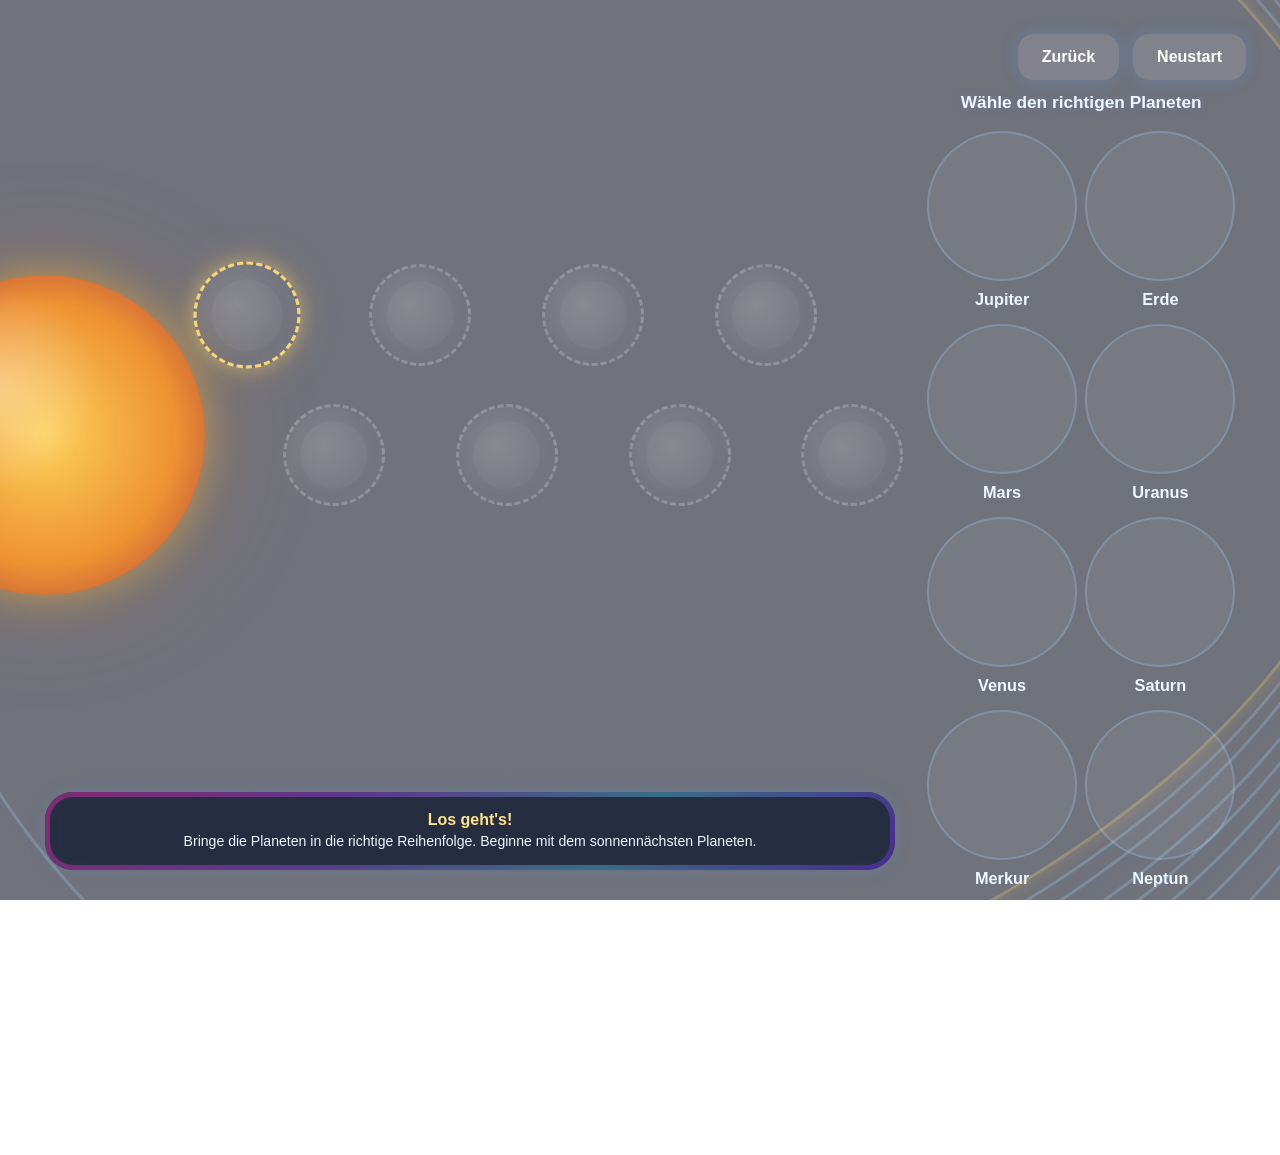
==== modus-order.html @ 6d461196 "script v1" ====
<!DOCTYPE html>
<html lang="de">
<head>
  <meta charset="UTF-8" />
  <meta name="viewport" content="width=device-width, initial-scale=1.0, maximum-scale=1.0, user-scalable=no" />
  <title>Planeten Expedition – Reihenfolge</title>
  <link rel="stylesheet" href="css/style.css" />
</head>
<body>
  <div class="app">
    <section class="screen active game-screen">
      <div class="game-controls">
        <button class="control-btn" onclick="location.href='index.html'">Zurück</button>
        <button id="resetBtn" class="control-btn">Neustart</button>
      </div>

      <div class="game-layout">
        <div class="solar-panel" id="solarPanel">
          <div class="sun-wrap" id="sunWrap">
            <img src="bilder/sonne.png" alt="Sonne" onerror="this.style.display='none'; this.nextElementSibling.style.display='block';" />
            <div class="sun-fallback" style="display:none;"></div>
          </div>

          <div class="orbit-area">
            <div class="orbit-rings" id="orbitRings">
              <div class="orbit-ring ring-1"></div>
              <div class="orbit-ring ring-2"></div>
              <div class="orbit-ring ring-3"></div>
              <div class="orbit-ring ring-4"></div>
              <div class="orbit-ring ring-5"></div>
              <div class="orbit-ring ring-6"></div>
              <div class="orbit-ring ring-7"></div>
              <div class="orbit-ring ring-8"></div>
            </div>
            <div id="slots" class="slots"></div>
          </div>
        </div>

        <div class="selection-panel">
          <div id="selectionTitle" class="selection-title"></div>
          <div id="planetList" class="planet-list"></div>
        </div>
      </div>

      <div class="info-panel-wrap">
        <div class="info-panel panel">
          <div id="infoTitle" class="info-title"></div>
          <div id="infoText" class="info-text"></div>
        </div>
      </div>
    </section>

    <div id="endOverlay" class="end-overlay">
      <div class="end-box panel">
        <h2>Geschafft!</h2>
        <p id="endText"></p>

        <div class="memory-box" id="memoryBox">
          <div class="memory-label">Merkspruch für die Planeten:</div>
          <div id="memoryPhrase" class="memory-phrase"></div>
        </div>

        <div class="end-actions">
          <button id="restartBtn" class="main-btn">Nochmal spielen</button>
          <button class="main-btn" onclick="location.href='index.html'">Zur Modus-Auswahl</button>
        </div>
      </div>
    </div>
  </div>

  <script src="js/planet-data.js"></script>
  <script src="js/game-common.js"></script>
  <script>
    initGame("order");
  </script>
</body>
</html>
---- css/style.css ----
* {
  box-sizing: border-box;
  -webkit-tap-highlight-color: transparent;
  touch-action: manipulation;
}

html,
body {
  margin: 0;
  width: 100%;
  height: 100%;
  overflow: hidden;
  font-family: Arial, sans-serif;
  color: white;
  background:
    linear-gradient(rgba(6, 10, 28, 0.35), rgba(6, 10, 28, 0.35)),
    url("../bilder/hintergrund.png") center center / cover no-repeat fixed;
}

body {
  display: flex;
  justify-content: center;
  align-items: center;
  padding: 16px;
}

.app {
  width: 100%;
  height: 100%;
  max-width: 1880px;
  max-height: 1040px;
  position: relative;
}

.screen {
  display: none;
  width: 100%;
  height: 100%;
}

.screen.active {
  display: flex;
  flex-direction: column;
}

.panel {
  position: relative;
  isolation: isolate;
  background: rgba(11, 18, 42, 0.72);
  border-radius: 28px;
  box-shadow:
    0 0 18px rgba(80, 160, 255, 0.16),
    inset 0 0 18px rgba(255, 255, 255, 0.04);
  backdrop-filter: blur(8px);
  overflow: hidden;
}

.panel::before {
  content: "";
  position: absolute;
  inset: 0;
  border-radius: inherit;
  padding: 5px;
  background: linear-gradient(
    135deg,
    rgba(255, 40, 180, 0.82),
    rgba(180, 70, 255, 0.76),
    rgba(90, 220, 255, 0.72),
    rgba(120, 40, 255, 0.84)
  );
  -webkit-mask:
    linear-gradient(#000 0 0) content-box,
    linear-gradient(#000 0 0);
  -webkit-mask-composite: xor;
  mask-composite: exclude;
  opacity: 0.5;
  pointer-events: none;
}

/* START / MODUS */

.title-screen,
.mode-screen {
  justify-content: center;
  align-items: center;
  text-align: center;
  gap: 28px;
  padding: 40px;
}

.title-box,
.mode-box {
  width: min(1100px, 94%);
  padding: 42px 34px 34px;
  display: flex;
  flex-direction: column;
  align-items: center;
  gap: 24px;
}

.title-logo-wrap {
  width: 100%;
  display: flex;
  justify-content: center;
  align-items: center;
  min-height: 260px;
}

.title-logo {
  max-width: min(760px, 90%);
  max-height: 900px;
  width: auto;
  height: auto;
  object-fit: contain;
  display: block;
  filter: drop-shadow(0 0 18px rgba(120, 180, 255, 0.22));
}

.logo-placeholder {
  width: 220px;
  height: 220px;
  margin: 0 auto;
  border-radius: 50%;
  background:
    radial-gradient(circle at 35% 35%, rgba(255, 255, 255, 0.35), transparent 35%),
    radial-gradient(circle, rgba(255, 198, 71, 0.95), rgba(255, 130, 30, 0.8) 58%, rgba(255, 95, 20, 0.55) 78%, rgba(255, 95, 20, 0) 100%);
  box-shadow:
    0 0 30px rgba(255, 180, 60, 0.45),
    0 0 90px rgba(255, 130, 30, 0.25);
  display: flex;
  align-items: center;
  justify-content: center;
}

.title-text-box {
  width: min(760px, 90%);
  min-height: 86px;
  padding: 14px 22px;
  display: flex;
  align-items: center;
  justify-content: center;
  text-align: center;
}

.title-text {
  margin: 0;
  font-size: clamp(1rem, 1.25vw, 1.15rem);
  line-height: 1.45;
  color: #eef6ff;
}

.title-start-btn {
  margin-top: 0;
  min-width: 220px;
}

.mode-title {
  margin: 0;
  font-size: clamp(2rem, 3vw, 3rem);
}

.mode-subtitle {
  margin: 0;
  color: #e8f2ff;
  font-size: 1.1rem;
}

.mode-grid {
  width: 100%;
  display: grid;
  grid-template-columns: repeat(2, minmax(260px, 1fr));
  gap: 24px;
  margin-top: 10px;
}

.mode-card {
  position: relative;
  border: none;
  border-radius: 26px;
  padding: 24px 22px;
  min-height: 180px;
  text-align: left;
  color: white;
  cursor: pointer;
  background: rgba(255, 255, 255, 0.08);
  box-shadow:
    0 0 18px rgba(80, 160, 255, 0.12),
    inset 0 0 18px rgba(255, 255, 255, 0.03);
  transition: transform 0.18s ease, box-shadow 0.18s ease, border-color 0.18s ease;
  overflow: hidden;
}

.mode-card:hover {
  transform: translateY(-4px) scale(1.01);
  box-shadow:
    0 0 24px rgba(120, 180, 255, 0.18),
    inset 0 0 18px rgba(255, 255, 255, 0.05);
}

.mode-card.disabled {
  opacity: 0.55;
  cursor: default;
}

.mode-card::before {
  content: "";
  position: absolute;
  inset: 0;
  border-radius: inherit;
  padding: 4px;
  background: linear-gradient(
    135deg,
    rgba(255, 40, 180, 0.72),
    rgba(180, 70, 255, 0.68),
    rgba(90, 220, 255, 0.62),
    rgba(120, 40, 255, 0.74)
  );
  -webkit-mask:
    linear-gradient(#000 0 0) content-box,
    linear-gradient(#000 0 0);
  -webkit-mask-composite: xor;
  mask-composite: exclude;
  opacity: 0.35;
  pointer-events: none;
}

.mode-card-title {
  position: relative;
  margin: 0 0 10px;
  font-size: 1.45rem;
  font-weight: bold;
  color: #ffe48e;
}

.mode-card-text {
  position: relative;
  margin: 0;
  color: #eef6ff;
  line-height: 1.45;
  font-size: 1rem;
}

.main-btn {
  margin-top: 28px;
  border: none;
  border-radius: 18px;
  padding: 18px 34px;
  font-size: clamp(1.2rem, 1.8vw, 1.6rem);
  font-weight: bold;
  color: white;
  background: linear-gradient(135deg, #4da8ff, #7a6dff);
  cursor: pointer;
  box-shadow: 0 0 18px rgba(90, 160, 255, 0.35);
  transition: transform 0.18s ease, box-shadow 0.18s ease;
}

.main-btn:hover {
  transform: scale(1.03);
  box-shadow: 0 0 26px rgba(90, 160, 255, 0.55);
}

/* SPIEL */

.game-screen {
  padding: 14px;
  gap: 10px;
}

.game-controls {
  display: flex;
  justify-content: flex-end;
  align-items: center;
  gap: 14px;
  width: 100%;
  padding: 4px 4px 0;
}

.control-btn {
  border: none;
  border-radius: 16px;
  padding: 14px 24px;
  font-size: 1rem;
  font-weight: bold;
  color: white;
  background: rgba(255, 255, 255, 0.12);
  cursor: pointer;
  box-shadow: 0 0 16px rgba(90, 160, 255, 0.28);
  transition: transform 0.18s ease, box-shadow 0.18s ease;
}

.control-btn:hover {
  transform: scale(1.04);
  box-shadow: 0 0 24px rgba(90, 160, 255, 0.42);
}

.game-layout {
  flex: 1;
  display: grid;
  grid-template-columns: minmax(0, 3fr) minmax(340px, 0.95fr);
  gap: 18px;
  min-height: 0;
  align-items: center;
}

.quiz-layout-only {
  grid-template-columns: minmax(0, 1fr) minmax(340px, 0.95fr);
}

.solar-panel {
  position: relative;
  min-height: 520px;
  overflow: visible;
  border-radius: 0;
  box-shadow: none;
}

.solar-panel::before {
  display: none;
}

.sun-wrap {
  position: absolute;
  left: -650px;
  top: 50%;
  transform: translateY(-50%);
  width: 900px;
  height: 900px;
  pointer-events: none;
  z-index: 1;
}

.sun-wrap img,
.sun-fallback {
  width: 100%;
  height: 100%;
  object-fit: cover;
  border-radius: 50%;
}

.sun-fallback {
  background:
    radial-gradient(circle at 35% 35%, rgba(255, 255, 255, 0.35), transparent 35%),
    radial-gradient(circle, rgba(255, 210, 90, 0.98), rgba(255, 150, 40, 0.88) 58%, rgba(255, 95, 20, 0.65) 78%, rgba(255, 95, 20, 0) 100%);
  box-shadow:
    0 0 40px rgba(255, 186, 54, 0.5),
    0 0 120px rgba(255, 140, 40, 0.22);
}

.orbit-area {
  position: relative;
  width: 100%;
  height: 100%;
  min-height: 420px;
  margin-left: 150px;
  z-index: 2;
}

.orbit-rings {
  position: absolute;
  inset: 0;
  pointer-events: none;
  z-index: 1;
}

.orbit-ring {
  position: absolute;
  top: 50%;
  transform: translateY(-50%);
  height: 1600px;
  border-radius: 50%;
  border: 3px solid rgba(170, 220, 255, 0.24);
  box-shadow: 0 0 10px rgba(120, 180, 255, 0.05);
  pointer-events: none;
}

.ring-1 { width: 3000px; left: -201%; }
.ring-2 { width: 2800px; left: -177%; }
.ring-3 { width: 2600px; left: -153%; }
.ring-4 { width: 2400px; left: -128%; }
.ring-5 { width: 2200px; left: -104%; }
.ring-6 { width: 2000px; left: -80%; }
.ring-7 { width: 1800px; left: -56%; }
.ring-8 { width: 1600px; left: -31%; }

.orbit-ring.active-ring {
  border-color: rgba(255, 220, 120, 0.28);
  box-shadow:
    0 0 18px rgba(255, 220, 120, 0.12),
    0 0 34px rgba(255, 190, 80, 0.08);
}

.slots {
  width: 100%;
  height: 260px;
  position: absolute;
  left: 0;
  top: 50%;
  transform: translateY(-50%);
  z-index: 2;
}

.planet-slot {
  width: 185px;
  height: 185px;
  border-radius: 50%;
  position: absolute;
  display: flex;
  align-items: center;
  justify-content: center;
  background: radial-gradient(circle at 40% 40%, rgba(255, 255, 255, 0.14), rgba(255, 255, 255, 0.03) 58%, rgba(255, 255, 255, 0.01) 100%);
  border: 3px dashed rgba(255, 255, 255, 0.2);
  transition: 0.25s ease;
  overflow: hidden;
}

.planet-slot.active-slot {
  border-color: rgba(255, 220, 120, 0.95);
  box-shadow:
    0 0 16px rgba(255, 220, 120, 0.38),
    0 0 36px rgba(255, 190, 80, 0.28);
  transform: translate(-50%, -50%) scale(1.05) !important;
}

.planet-slot.correct-slot {
  border-style: solid;
  border-color: rgba(150, 255, 190, 0.9);
  box-shadow:
    0 0 18px rgba(120, 255, 180, 0.28),
    inset 0 0 16px rgba(255, 255, 255, 0.08);
}

.slot-placeholder {
  width: 70%;
  height: 70%;
  border-radius: 50%;
  background: rgba(255, 255, 255, 0.08);
  filter: grayscale(1);
  opacity: 0.5;
}

.slot-planet-image {
  width: 100%;
  height: 100%;
  object-fit: contain;
  border-radius: 50%;
  pointer-events: none;
  transform: scale(1);
}

.slot-planet-image.pop-in {
  animation: popInImage 0.88s ease;
}

@keyframes popInImage {
  from {
    transform: scale(0.55);
    opacity: 0;
  }
  to {
    transform: scale(1);
    opacity: 1;
  }
}

.selection-panel {
  padding: 22px 18px;
  display: flex;
  flex-direction: column;
  gap: 18px;
  min-height: 0;
  align-self: center;
  justify-self: center;
  width: 100%;
  max-width: 390px;
  height: fit-content;
  max-height: 620px;
  margin-top: -110px;
  background: transparent;
  box-shadow: none;
  border: none;
}

.selection-title {
  font-size: clamp(1.05rem, 1.35vw, 1.3rem);
  font-weight: bold;
  text-align: center;
  color: #eef6ff;
  text-shadow: 0 0 10px rgba(120, 180, 255, 0.18);
}

.planet-list {
  display: grid;
  grid-template-columns: repeat(2, minmax(120px, 1fr));
  gap: 15px;
  justify-items: center;
  align-content: start;
}

.planet-card {
  width: 150px;
  display: flex;
  flex-direction: column;
  align-items: center;
  justify-content: flex-start;
  gap: 10px;
  background: transparent;
  border: none;
  box-shadow: none;
  padding: 0;
  cursor: pointer;
  user-select: none;
  text-align: center;
}

.planet-button {
  width: 150px;
  height: 150px;
  border-radius: 50%;
  border: 2px solid rgba(150, 200, 255, 0.28);
  background: rgba(255, 255, 255, 0.06);
  display: flex;
  align-items: center;
  justify-content: center;
  transition: transform 0.18s ease, box-shadow 0.18s ease, border-color 0.18s ease;
}

.planet-card:hover .planet-button {
  transform: scale(1.05);
  border-color: rgba(255, 230, 150, 0.8);
  box-shadow: 0 0 16px rgba(255, 220, 120, 0.22);
}

.planet-card.disabled {
  opacity: 0.3;
  cursor: default;
}

.planet-card.wrong .planet-button {
  animation: wrongShake 0.35s ease;
  border-color: rgba(255, 110, 110, 0.9);
  box-shadow: 0 0 14px rgba(255, 90, 90, 0.22);
}

.planet-name {
  font-size: 1.02rem;
  font-weight: bold;
  line-height: 1.1;
  color: #eef6ff;
  pointer-events: none;
}

.planet-thumb {
  width: 130px;
  height: 130px;
  object-fit: contain;
  border-radius: 50%;
  pointer-events: none;
}

.info-panel-wrap {
  display: flex;
  justify-content: center;
  align-items: center;
  width: 100%;
  padding-top: 2px;
}

.info-panel {
  width: min(850px, 72%);
  min-height: 78px;
  padding: 10px 18px;
  display: flex;
  flex-direction: column;
  justify-content: center;
  gap: 4px;
  text-align: center;
  margin-left: -340px;
}

.info-title {
  font-size: clamp(1rem, 1.2vw, 1.5rem);
  font-weight: bold;
  color: #ffe48e;
}

.info-text {
  font-size: clamp(0.88rem, 1vw, 1.3rem);
  line-height: 1.25;
  color: #eef6ff;
}

/* QUIZ */

.quiz-question-box {
  width: min(900px, 74%);
  min-height: 110px;
  padding: 16px 22px;
  text-align: center;
  margin: 0 auto 8px;
}

.quiz-question-label {
  font-size: 1rem;
  font-weight: bold;
  color: #ffe48e;
  margin-bottom: 8px;
}

.quiz-question-text {
  font-size: 1.2rem;
  line-height: 1.4;
  color: #eef6ff;
}

/* ENDSCREEN */

.end-overlay {
  position: absolute;
  inset: 0;
  background: rgba(4, 10, 25, 0);
  display: none;
  justify-content: center;
  align-items: center;
  padding: 20px;
  z-index: 20;
}

.end-overlay.active {
  display: flex;
}

.end-box {
  width: min(760px, 95%);
  text-align: center;
  padding: 42px 32px;
}

.end-box h2 {
  margin: 0 0 16px;
  font-size: clamp(2rem, 3vw, 3rem);
}

.end-box p {
  margin: 0 0 24px;
  font-size: clamp(1.1rem, 1.5vw, 1.35rem);
  color: #e7f2ff;
}

.memory-box {
  margin: 0 0 24px;
  padding: 14px 18px;
  border-radius: 18px;
  background: rgba(255, 255, 255, 0.06);
  box-shadow: inset 0 0 10px rgba(255, 255, 255, 0.03);
}

.memory-label {
  font-size: 1rem;
  font-weight: bold;
  color: #ffe48e;
  margin-bottom: 8px;
}

.memory-phrase {
  font-size: 1.08rem;
  line-height: 1.5;
  color: #eef6ff;
}

.memory-word {
  display: inline-block;
  margin-right: 0.18em;
}

.memory-initial {
  font-size: 1.45em;
  font-weight: 900;
  color: #ffe48e;
  text-shadow: 0 0 10px rgba(255, 228, 142, 0.18);
}

.end-actions {
  display: flex;
  gap: 16px;
  justify-content: center;
  flex-wrap: wrap;
}

/* ANIMATIONEN */

@keyframes wrongShake {
  0% { transform: translateX(0); }
  25% { transform: translateX(-7px); }
  50% { transform: translateX(7px); }
  75% { transform: translateX(-5px); }
  100% { transform: translateX(0); }
}

/* RESPONSIVE */

@media (max-width: 1450px) {
  .game-layout {
    grid-template-columns: minmax(0, 2.1fr) minmax(250px, 0.82fr);
  }

  .planet-slot {
    width: 102px;
    height: 102px;
  }

  .orbit-area {
    min-height: 360px;
    margin-left: 105px;
  }

  .sun-wrap {
    width: 320px;
    height: 320px;
    left: -145px;
  }
}

@media (max-width: 1180px) {
  .mode-grid {
    grid-template-columns: 1fr;
  }

  .game-layout {
    grid-template-columns: 1fr;
  }

  .selection-panel {
    max-width: 560px;
    max-height: none;
    margin-top: 0;
  }

  .planet-list {
    grid-template-columns: repeat(4, minmax(92px, 1fr));
  }

  .orbit-area {
    min-height: 300px;
    margin-left: 90px;
  }

  .info-panel,
  .quiz-question-box {
    width: min(760px, 92%);
    margin-left: 0;
  }
}

@media (max-width: 900px) {
  body {
    padding: 10px;
  }

  .planet-slot {
    width: 84px;
    height: 84px;
  }

  .sun-wrap {
    width: 220px;
    height: 220px;
    left: -90px;
  }

  .orbit-area {
    min-height: 230px;
    margin-left: 60px;
  }

  .planet-list {
    grid-template-columns: repeat(2, minmax(92px, 1fr));
  }

  .selection-panel {
    max-width: 320px;
  }

  .planet-card {
    width: 108px;
  }

  .planet-button {
    width: 108px;
    height: 108px;
  }

  .planet-thumb {
    width: 48px;
    height: 48px;
  }

  .planet-name {
    font-size: 0.82rem;
  }

  .info-panel,
  .quiz-question-box {
    width: 94%;
  }
}
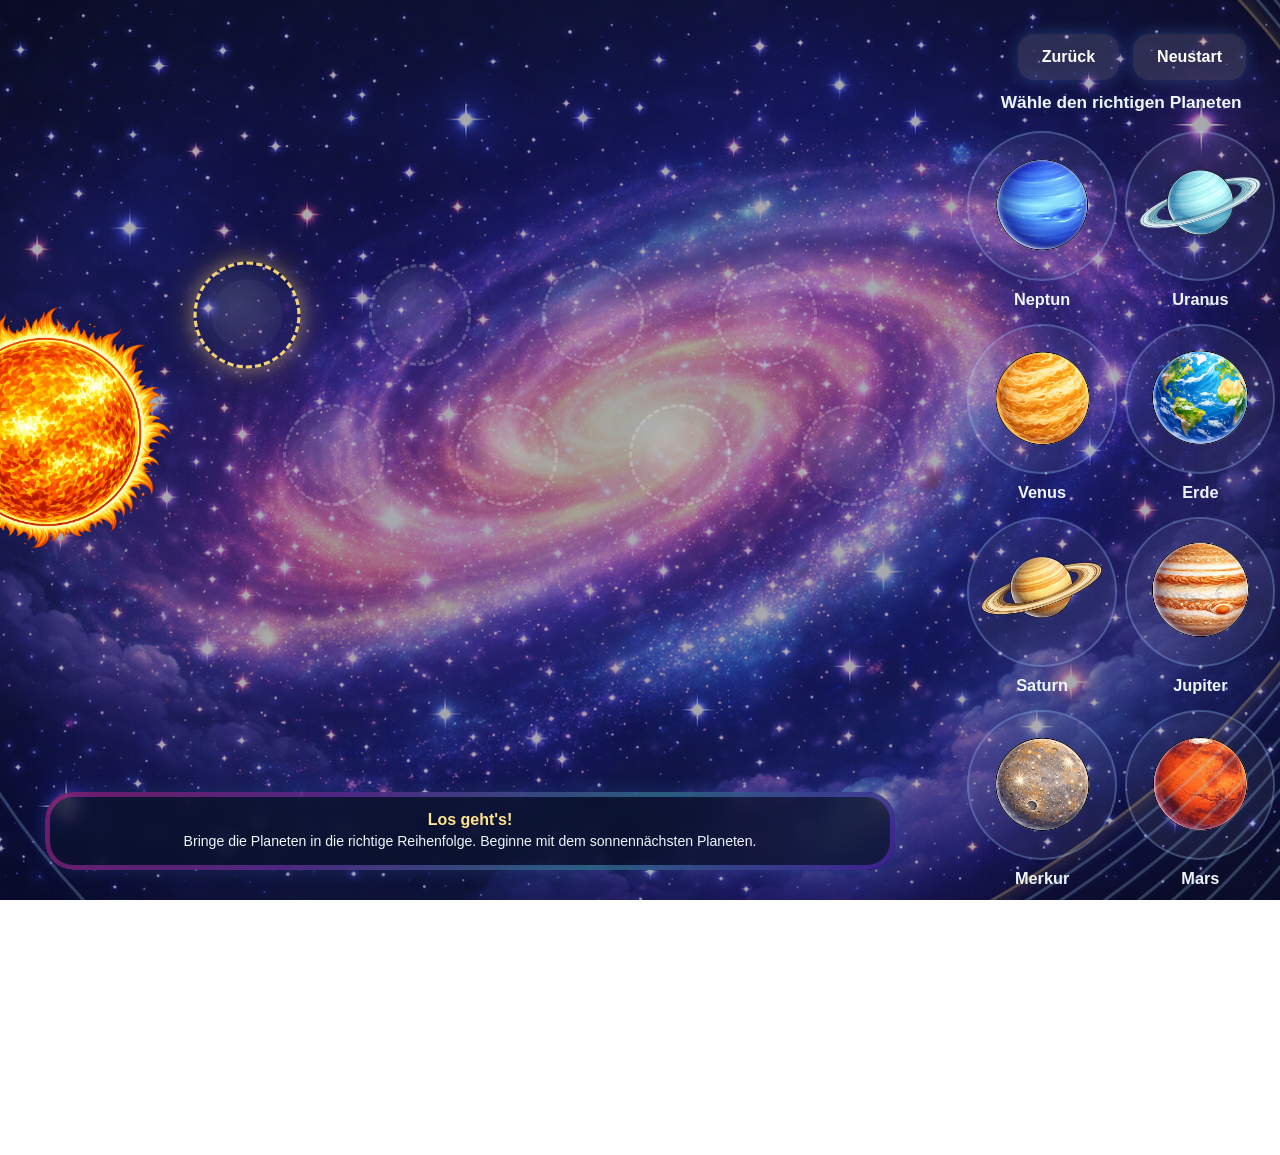
==== commit dd51759e: "update Texte und Zurück Button" ====
--- a/modus-order.html
+++ b/modus-order.html
@@ -10,7 +10,7 @@
   <div class="app">
     <section class="screen active game-screen">
       <div class="game-controls">
-        <button class="control-btn" onclick="location.href='index.html'">Zurück</button>
+        <button id="backButton" class="control-btn">Zurück</button>
         <button id="resetBtn" class="control-btn">Neustart</button>
       </div>
 
@@ -70,6 +70,20 @@
 
   <script src="js/planet-data.js"></script>
   <script src="js/game-common.js"></script>
+<script>
+  const backButton = document.getElementById("backButton");
+  const urlParams = new URLSearchParams(window.location.search);
+
+  if (backButton) {
+    backButton.addEventListener("click", () => {
+      if (urlParams.get("back") === "mode") {
+        location.href = "index.html?screen=mode";
+      } else {
+        location.href = "index.html";
+      }
+    });
+  }
+</script>
   <script>
     initGame("order");
   </script>
--- a/css/style.css
+++ b/css/style.css
@@ -451,6 +451,10 @@
   animation: popInImage 0.88s ease;
 }
 
+.slot-planet-image.pop-in-size {
+  animation: popInSize 0.88s ease;
+}
+
 @keyframes popInImage {
   from {
     transform: scale(0.55);
@@ -458,6 +462,15 @@
   }
   to {
     transform: scale(1);
+    opacity: 1;
+  }
+}
+
+@keyframes popInSize {
+  from {
+    opacity: 0;
+  }
+  to {
     opacity: 1;
   }
 }
@@ -475,6 +488,7 @@
   height: fit-content;
   max-height: 620px;
   margin-top: -110px;
+  margin-left: 80px;
   background: transparent;
   box-shadow: none;
   border: none;
@@ -612,6 +626,292 @@
   color: #eef6ff;
 }
 
+.quiz-planet-prompt {
+  width: min(760px, 74%);
+  min-height: 110px;
+  padding: 16px 22px;
+  margin: 0 auto 10px;
+  display: flex;
+  align-items: center;
+  justify-content: center;
+  text-align: center;
+}
+
+.quiz-planet-prompt-inner {
+  display: flex;
+  align-items: center;
+  justify-content: center;
+  gap: 18px;
+}
+
+.quiz-planet-prompt-image {
+  width: 74px;
+  height: 74px;
+  object-fit: contain;
+  border-radius: 50%;
+}
+
+.quiz-planet-prompt-name {
+  font-size: 1.7rem;
+  font-weight: bold;
+  color: #ffe48e;
+}
+
+.quiz-answer-wrap {
+  width: 100%;
+  display: flex;
+  justify-content: center;
+  align-items: flex-start;
+  padding-top: 8px;
+}
+
+.quiz-answer-grid {
+  width: min(980px, 86%);
+  display: grid;
+  grid-template-columns: repeat(2, minmax(260px, 1fr));
+  gap: 18px;
+}
+
+.quiz-answer-card {
+  border: none;
+  border-radius: 22px;
+  padding: 18px 20px;
+  min-height: 92px;
+  background: rgba(255, 255, 255, 0.08);
+  color: white;
+  cursor: pointer;
+  text-align: left;
+  box-shadow:
+    0 0 18px rgba(80, 160, 255, 0.12),
+    inset 0 0 18px rgba(255, 255, 255, 0.03);
+  transition: transform 0.18s ease, box-shadow 0.18s ease, border-color 0.18s ease;
+  position: relative;
+  overflow: hidden;
+}
+
+.quiz-answer-card:hover {
+  transform: translateY(-3px);
+  box-shadow:
+    0 0 22px rgba(120, 180, 255, 0.18),
+    inset 0 0 18px rgba(255, 255, 255, 0.05);
+}
+
+.quiz-answer-card::before {
+  content: "";
+  position: absolute;
+  inset: 0;
+  border-radius: inherit;
+  padding: 4px;
+  background: linear-gradient(
+    135deg,
+    rgba(255, 40, 180, 0.6),
+    rgba(180, 70, 255, 0.56),
+    rgba(90, 220, 255, 0.52),
+    rgba(120, 40, 255, 0.64)
+  );
+  -webkit-mask:
+    linear-gradient(#000 0 0) content-box,
+    linear-gradient(#000 0 0);
+  -webkit-mask-composite: xor;
+  mask-composite: exclude;
+  opacity: 0.28;
+  pointer-events: none;
+}
+
+.quiz-answer-card.wrong {
+  animation: wrongShake 0.35s ease;
+  box-shadow:
+    0 0 18px rgba(255, 90, 90, 0.28),
+    inset 0 0 18px rgba(255, 255, 255, 0.03);
+}
+
+.quiz-answer-card.disabled {
+  opacity: 0.35;
+  cursor: default;
+}
+
+.quiz-planet-answer {
+  display: flex;
+  align-items: center;
+  gap: 16px;
+}
+
+.quiz-planet-answer-image {
+  width: 56px;
+  height: 56px;
+  object-fit: contain;
+  border-radius: 50%;
+  flex-shrink: 0;
+}
+
+.quiz-planet-answer-name {
+  font-size: 1.2rem;
+  font-weight: bold;
+  color: #eef6ff;
+}
+
+.quiz-fact-answer-text {
+  font-size: 1.08rem;
+  line-height: 1.45;
+  color: #eef6ff;
+}
+
+.quiz-level-select {
+  width: min(980px, 88%);
+  margin: 18px auto 14px;
+  padding: 26px 24px 28px;
+  text-align: center;
+}
+
+.quiz-level-title {
+  margin: 0 0 10px;
+  font-size: clamp(1.8rem, 2.4vw, 2.5rem);
+  color: #ffe48e;
+}
+
+.quiz-level-subtitle {
+  margin: 0 0 24px;
+  color: #eef6ff;
+  line-height: 1.45;
+  font-size: 1.05rem;
+}
+
+.quiz-level-grid {
+  display: grid;
+  grid-template-columns: repeat(2, minmax(260px, 1fr));
+  gap: 20px;
+}
+
+.quiz-level-card {
+  border: none;
+  border-radius: 24px;
+  padding: 24px 22px;
+  min-height: 160px;
+  text-align: left;
+  color: white;
+  cursor: pointer;
+  background: rgba(255, 255, 255, 0.08);
+  box-shadow:
+    0 0 18px rgba(80, 160, 255, 0.12),
+    inset 0 0 18px rgba(255, 255, 255, 0.03);
+  transition: transform 0.18s ease, box-shadow 0.18s ease;
+  position: relative;
+  overflow: hidden;
+}
+
+.quiz-level-card:hover {
+  transform: translateY(-4px);
+  box-shadow:
+    0 0 24px rgba(120, 180, 255, 0.18),
+    inset 0 0 18px rgba(255, 255, 255, 0.05);
+}
+
+.quiz-level-card::before {
+  content: "";
+  position: absolute;
+  inset: 0;
+  border-radius: inherit;
+  padding: 4px;
+  background: linear-gradient(
+    135deg,
+    rgba(255, 40, 180, 0.72),
+    rgba(180, 70, 255, 0.68),
+    rgba(90, 220, 255, 0.62),
+    rgba(120, 40, 255, 0.74)
+  );
+  -webkit-mask:
+    linear-gradient(#000 0 0) content-box,
+    linear-gradient(#000 0 0);
+  -webkit-mask-composite: xor;
+  mask-composite: exclude;
+  opacity: 0.35;
+  pointer-events: none;
+}
+
+.quiz-level-card-title {
+  position: relative;
+  margin: 0 0 10px;
+  font-size: 1.4rem;
+  font-weight: bold;
+  color: #ffe48e;
+}
+
+.quiz-level-card-text {
+  position: relative;
+  margin: 0;
+  line-height: 1.45;
+  color: #eef6ff;
+  font-size: 1rem;
+}
+
+.quiz-feedback {
+  min-height: 32px;
+  margin: 4px 0 10px;
+  text-align: center;
+  font-size: 1.05rem;
+  font-weight: bold;
+  color: #ffe48e;
+}
+
+.quiz-status-bar {
+  width: min(980px, 86%);
+  margin: 0 auto 12px;
+  padding: 16px 18px;
+}
+
+.quiz-status-top {
+  display: flex;
+  justify-content: space-between;
+  align-items: center;
+  gap: 16px;
+  margin-bottom: 12px;
+  flex-wrap: wrap;
+}
+
+.quiz-mission-title {
+  font-size: clamp(1.1rem, 1.5vw, 1.35rem);
+  font-weight: bold;
+  color: #ffe48e;
+}
+
+.quiz-progress-text {
+  font-size: 1rem;
+  font-weight: bold;
+  color: #eef6ff;
+}
+
+.quiz-progress-row {
+  display: flex;
+  align-items: center;
+  gap: 16px;
+}
+
+.quiz-progress-track {
+  flex: 1;
+  height: 14px;
+  border-radius: 999px;
+  background: rgba(255, 255, 255, 0.1);
+  overflow: hidden;
+  box-shadow: inset 0 0 10px rgba(255,255,255,0.05);
+}
+
+.quiz-progress-fill {
+  width: 0%;
+  height: 100%;
+  border-radius: inherit;
+  background: linear-gradient(135deg, #6cc2ff, #8a79ff);
+  box-shadow: 0 0 16px rgba(110, 180, 255, 0.35);
+  transition: width 0.35s ease;
+}
+
+.quiz-stars-text {
+  min-width: 88px;
+  text-align: right;
+  font-size: 1rem;
+  font-weight: bold;
+  color: #ffe48e;
+}
+
 /* ENDSCREEN */
 
 .end-overlay {
@@ -749,6 +1049,15 @@
     width: min(760px, 92%);
     margin-left: 0;
   }
+
+  .quiz-answer-grid {
+    grid-template-columns: 1fr;
+    width: min(760px, 92%);
+  }
+
+  .quiz-level-grid {
+    grid-template-columns: 1fr;
+  }
 }
 
 @media (max-width: 900px) {
@@ -802,4 +1111,49 @@
   .quiz-question-box {
     width: 94%;
   }
+
+  .quiz-planet-prompt-inner {
+    flex-direction: column;
+    gap: 10px;
+  }
+
+  .quiz-planet-prompt-name {
+    font-size: 1.35rem;
+  }
+
+  .quiz-answer-card {
+    min-height: 84px;
+    padding: 16px;
+  }
+
+  .quiz-planet-answer-image {
+    width: 48px;
+    height: 48px;
+  }
+
+  .quiz-planet-answer-name,
+  .quiz-fact-answer-text {
+    font-size: 1rem;
+  }
+
+  .quiz-level-select {
+    width: 94%;
+    padding: 20px 16px 22px;
+  }
+
+.quiz-status-top {
+  flex-direction: column;
+  align-items: flex-start;
+}
+
+.quiz-progress-row {
+  flex-direction: column;
+  align-items: stretch;
+  gap: 10px;
+}
+
+.quiz-stars-text {
+  min-width: 0;
+  text-align: left;
+}
 }
